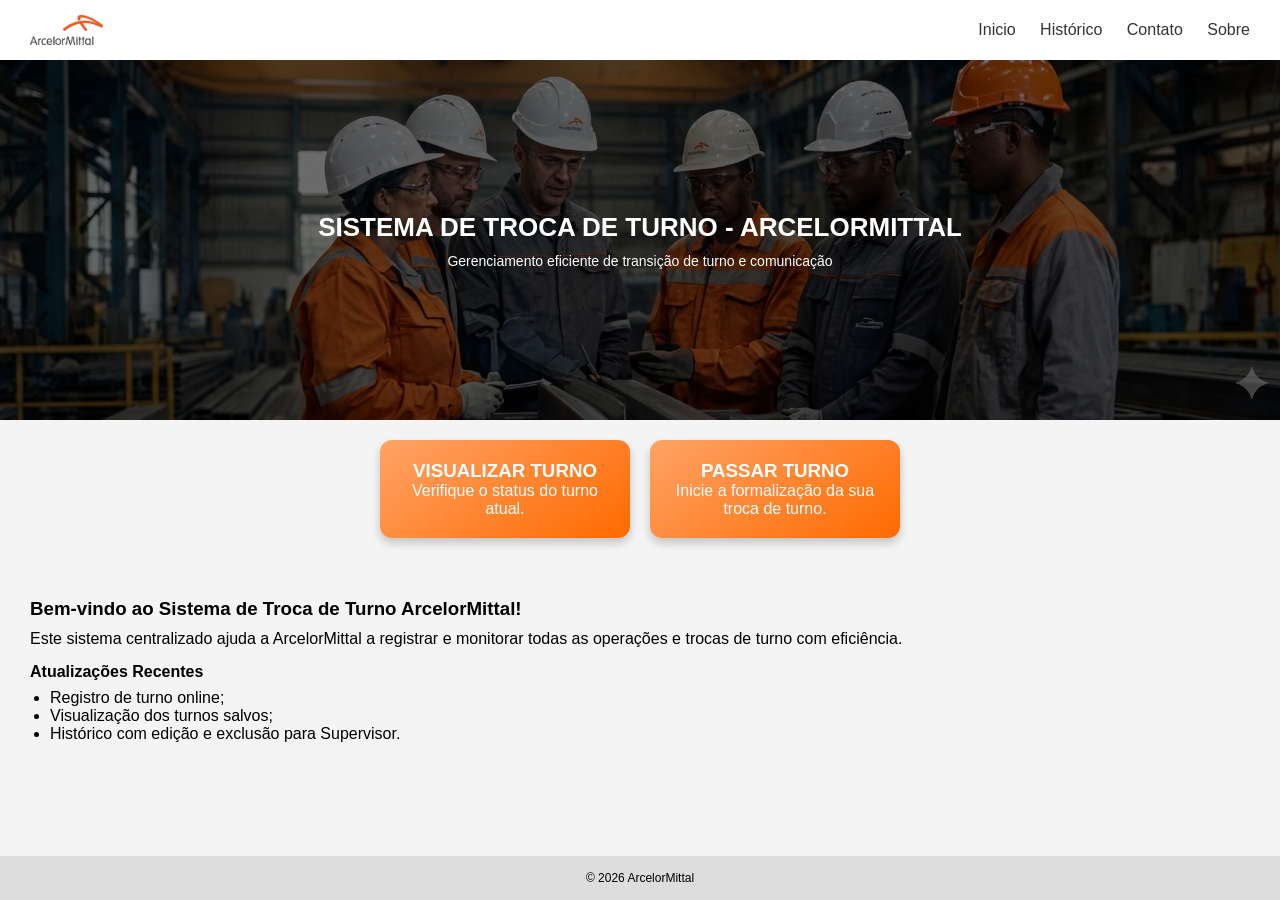
==== index.html @ 15f37ddc "Add files via upload" ====
<!DOCTYPE html>
<html lang="pt-br">
<head>
  <meta charset="UTF-8">
  <meta name="viewport" content="width=device-width, initial-scale=1.0">
  <title>Sistema de Troca de Turno</title>

  <style>
    * {
      margin: 0;
      padding: 0;
      box-sizing: border-box;
      font-family: Arial, sans-serif;
    }

    body {
  background-color: #f4f4f4;
  display: flex;
  flex-direction: column;
  min-height: 100vh;
}

    header {
      display: flex;
      justify-content: space-between;
      align-items: center;
      padding: 15px 30px;
      background: white;
      box-shadow: 0 2px 5px rgba(0,0,0,0.1);
      flex-wrap: wrap;
      gap: 10px;
    }

    nav a {
      margin-left: 20px;
      text-decoration: none;
      color: #333;
      font-weight: 500;
      cursor: pointer;
    }

    .hero {
      background: url('fabrica.png') center/cover no-repeat;
      height: 40vh;
      min-height: 250px;
      display: flex;
      align-items: center;
      justify-content: center;
      text-align: center;
      color: white;
      position: relative;
    }

    .hero::after {
      content: '';
      position: absolute;
      width: 100%;
      height: 100%;
      background: rgba(0,0,0,0.5);
      top: 0;
      left: 0;
    }

    .hero-content {
      position: relative;
      z-index: 1;
      padding: 0 20px;
    }

    .hero h2 {
      font-size: 26px;
      margin-bottom: 10px;
    }

    .hero p {
      font-size: 14px;
    }

    .buttons {
      display: flex;
      justify-content: center;
      gap: 20px;
      margin-top: 20px;
      flex-wrap: wrap;
      padding: 0 15px;
    }

    .card {
      background: linear-gradient(145deg, #ffa366, #ff6a00);
      padding: 20px;
      border-radius: 12px;
      width: 250px;
      color: white;
      box-shadow: 0 5px 10px rgba(0,0,0,0.2);
      cursor: pointer;
      transition: 0.3s;
      text-align: center;
    }

    .card:hover {
      transform: translateY(-5px);
    }

    .content {
  padding: 60px 30px; /* aumentei o espaço */
  flex: 1;
}

    .content h3 {
      margin-bottom: 10px;
    }

    .updates {
      margin-top: 15px;
    }

    .updates ul {
      padding-left: 20px;
      margin-top: 8px;
    }

    footer {
      text-align: center;
      padding: 15px;
      background: #ddd;
      margin-top: 20px;
      font-size: 12px;
    }

    .modal-fundo {
      display: none;
      position: fixed;
      inset: 0;
      background: rgba(0,0,0,0.55);
      z-index: 999;
      align-items: center;
      justify-content: center;
      padding: 20px;
    }

    .modal-box {
      background: white;
      width: 420px;
      max-width: 100%;
      border-radius: 14px;
      padding: 25px;
      box-shadow: 0 10px 30px rgba(0,0,0,0.25);
    }

    .modal-box h3 {
      margin-bottom: 15px;
      text-align: center;
      color: #ff6a00;
      font-size: 24px;
    }

    .modal-box p {
      font-size: 15px;
      line-height: 1.5;
      text-align: center;
      color: #333;
    }

    .modal-box label {
      display: block;
      margin-bottom: 6px;
      font-weight: bold;
      font-size: 14px;
    }

    .modal-box input {
      width: 100%;
      padding: 12px;
      border-radius: 8px;
      border: 2px solid #c9793a;
      outline: none;
      margin-bottom: 12px;
    }

    .modal-actions {
      display: flex;
      gap: 10px;
      margin-top: 10px;
    }

    .modal-btn {
      flex: 1;
      border: none;
      padding: 12px;
      border-radius: 10px;
      cursor: pointer;
      font-weight: bold;
      background: linear-gradient(145deg, #ffb48b, #ef7c35);
      color: #111;
    }

    .fechar-btn {
      background: #ddd;
    }

    .erro-login {
      margin-top: 10px;
      color: red;
      font-size: 14px;
      text-align: center;
      display: none;
    }
  </style>
</head>

<body>

<header>
  <img src="logo.png" height="30" alt="Logo">
  <nav>
    <a href="index.html">Inicio</a>
    <a onclick="abrirLoginHistorico()">Histórico</a>
    <a onclick="abrirContato()">Contato</a>
    <a onclick="abrirSobre()">Sobre</a>
  </nav>
</header>

<section class="hero">
  <div class="hero-content">
    <h2>SISTEMA DE TROCA DE TURNO - ARCELORMITTAL</h2>
    <p>Gerenciamento eficiente de transição de turno e comunicação</p>
  </div>
</section>

<div class="buttons">
  <div class="card" onclick="location.href='visualizar.html'">
    <h3>VISUALIZAR TURNO</h3>
    <p>Verifique o status do turno atual.</p>
  </div>

  <div class="card" onclick="location.href='passar.html'">
    <h3>PASSAR TURNO</h3>
    <p>Inicie a formalização da sua troca de turno.</p>
  </div>
</div>

<section class="content">
  <h3>Bem-vindo ao Sistema de Troca de Turno ArcelorMittal!</h3>
  <p>Este sistema centralizado ajuda a ArcelorMittal a registrar e monitorar todas as operações e trocas de turno com eficiência.</p>

  <div class="updates">
    <h4>Atualizações Recentes</h4>
    <ul>
      <li>Registro de turno online;</li>
      <li>Visualização dos turnos salvos;</li>
      <li>Histórico com edição e exclusão para Supervisor.</li>
    </ul>
  </div>
</section>

<footer>
  © 2026 ArcelorMittal
</footer>

<div class="modal-fundo" id="modalSobre">
  <div class="modal-box">
    <h3>Sobre</h3>
    <p>Este site foi criado para melhorar a eficiência da troca de turno e facilitar a visualização das informações para todos.</p>
    <div class="modal-actions">
      <button class="modal-btn fechar-btn" onclick="fecharModal('modalSobre')">Fechar</button>
    </div>
  </div>
</div>

<div class="modal-fundo" id="modalContato">
  <div class="modal-box">
    <h3>Contato</h3>
    <p>
      vinicius.ap.oliveira@arcelormittal.com<br><br>
      +55 (27) 997281745
    </p>
    <div class="modal-actions">
      <button class="modal-btn fechar-btn" onclick="fecharModal('modalContato')">Fechar</button>
    </div>
  </div>
</div>

<div class="modal-fundo" id="modalHistorico">
  <div class="modal-box">
    <h3>Login do Histórico</h3>

    <label for="usuarioHistorico">Usuário</label>
    <input type="text" id="usuarioHistorico" placeholder="Digite o usuário">

    <label for="senhaHistorico">Senha</label>
    <input type="password" id="senhaHistorico" placeholder="Digite a senha">

    <div class="erro-login" id="erroLogin">Usuário ou senha incorretos.</div>

    <div class="modal-actions">
      <button class="modal-btn" onclick="entrarHistorico()">Entrar</button>
      <button class="modal-btn fechar-btn" onclick="fecharModal('modalHistorico')">Fechar</button>
    </div>
  </div>
</div>

<script>
  function abrirSobre() {
    document.getElementById('modalSobre').style.display = 'flex';
  }

  function abrirContato() {
    document.getElementById('modalContato').style.display = 'flex';
  }

  function abrirLoginHistorico() {
    document.getElementById('modalHistorico').style.display = 'flex';
    document.getElementById('erroLogin').style.display = 'none';
    document.getElementById('usuarioHistorico').value = '';
    document.getElementById('senhaHistorico').value = '';
  }

  function fecharModal(id) {
    document.getElementById(id).style.display = 'none';
  }

  function entrarHistorico() {
    const usuario = document.getElementById('usuarioHistorico').value.trim();
    const senha = document.getElementById('senhaHistorico').value.trim();

    if (usuario === 'Supervisor' && senha === 'Supervisor') {
      window.location.href = 'historico.html';
    } else {
      document.getElementById('erroLogin').style.display = 'block';
    }
  }

  window.onclick = function(event) {
    const modalSobre = document.getElementById('modalSobre');
    const modalContato = document.getElementById('modalContato');
    const modalHistorico = document.getElementById('modalHistorico');

    if (event.target === modalSobre) fecharModal('modalSobre');
    if (event.target === modalContato) fecharModal('modalContato');
    if (event.target === modalHistorico) fecharModal('modalHistorico');
  };
</script>

</body>
</html>
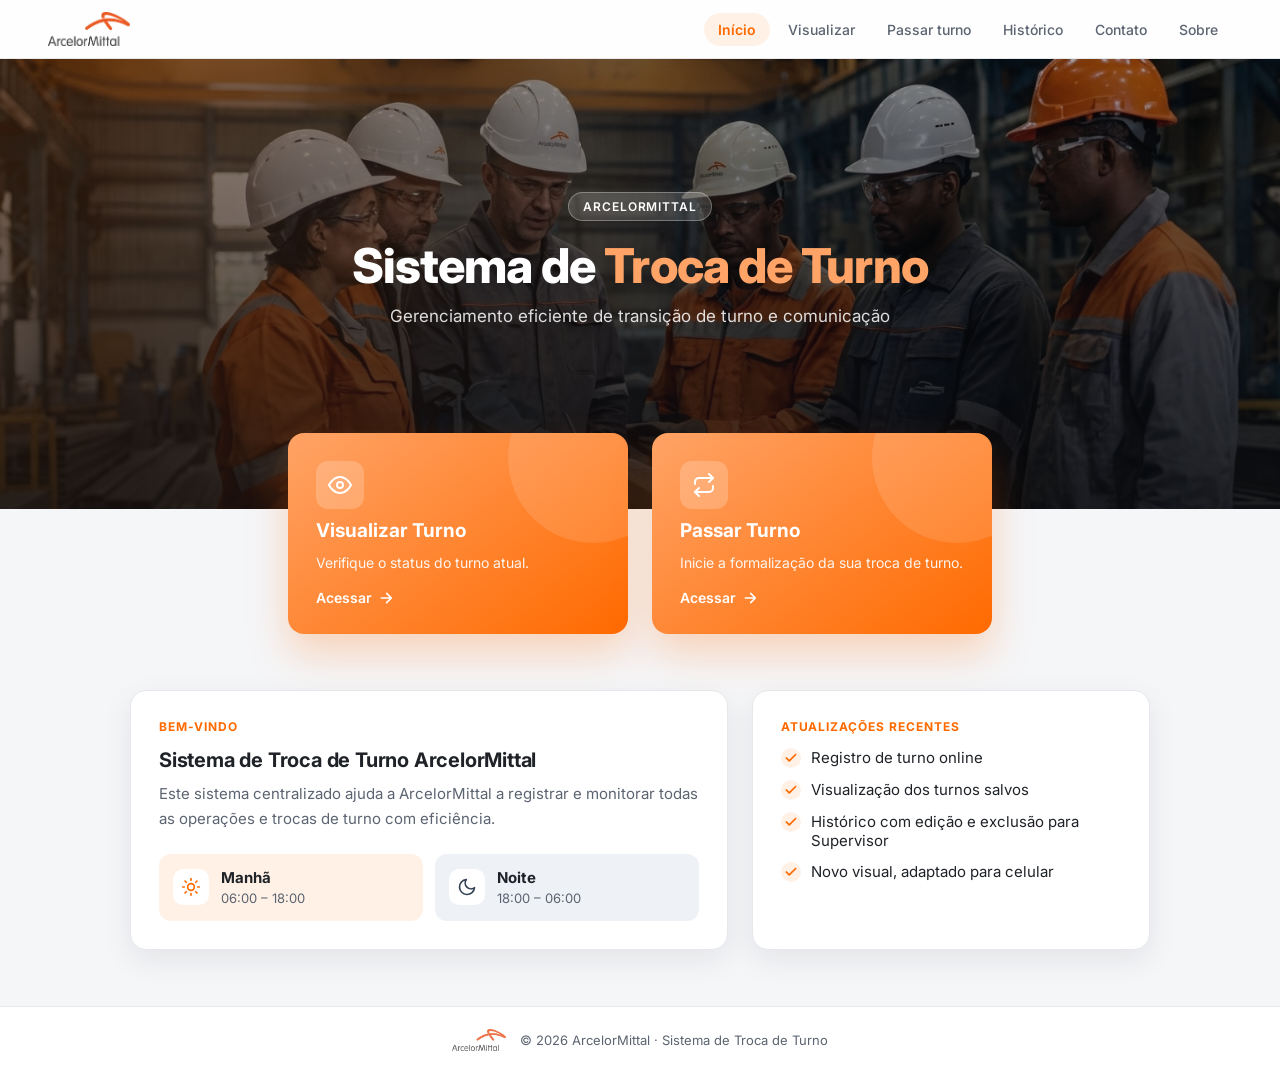
==== commit 56ccc78a: "Novo visual do site" ====
--- a/index.html
+++ b/index.html
@@ -1,345 +1,97 @@
-<!DOCTYPE html>
-<html lang="pt-br">
-<head>
-  <meta charset="UTF-8">
-  <meta name="viewport" content="width=device-width, initial-scale=1.0">
-  <title>Sistema de Troca de Turno</title>
-
-  <style>
-    * {
-      margin: 0;
-      padding: 0;
-      box-sizing: border-box;
-      font-family: Arial, sans-serif;
-    }
-
-    body {
-  background-color: #f4f4f4;
-  display: flex;
-  flex-direction: column;
-  min-height: 100vh;
-}
-
-    header {
-      display: flex;
-      justify-content: space-between;
-      align-items: center;
-      padding: 15px 30px;
-      background: white;
-      box-shadow: 0 2px 5px rgba(0,0,0,0.1);
-      flex-wrap: wrap;
-      gap: 10px;
-    }
-
-    nav a {
-      margin-left: 20px;
-      text-decoration: none;
-      color: #333;
-      font-weight: 500;
-      cursor: pointer;
-    }
-
-    .hero {
-      background: url('fabrica.png') center/cover no-repeat;
-      height: 40vh;
-      min-height: 250px;
-      display: flex;
-      align-items: center;
-      justify-content: center;
-      text-align: center;
-      color: white;
-      position: relative;
-    }
-
-    .hero::after {
-      content: '';
-      position: absolute;
-      width: 100%;
-      height: 100%;
-      background: rgba(0,0,0,0.5);
-      top: 0;
-      left: 0;
-    }
-
-    .hero-content {
-      position: relative;
-      z-index: 1;
-      padding: 0 20px;
-    }
-
-    .hero h2 {
-      font-size: 26px;
-      margin-bottom: 10px;
-    }
-
-    .hero p {
-      font-size: 14px;
-    }
-
-    .buttons {
-      display: flex;
-      justify-content: center;
-      gap: 20px;
-      margin-top: 20px;
-      flex-wrap: wrap;
-      padding: 0 15px;
-    }
-
-    .card {
-      background: linear-gradient(145deg, #ffa366, #ff6a00);
-      padding: 20px;
-      border-radius: 12px;
-      width: 250px;
-      color: white;
-      box-shadow: 0 5px 10px rgba(0,0,0,0.2);
-      cursor: pointer;
-      transition: 0.3s;
-      text-align: center;
-    }
-
-    .card:hover {
-      transform: translateY(-5px);
-    }
-
-    .content {
-  padding: 60px 30px; /* aumentei o espaço */
-  flex: 1;
-}
-
-    .content h3 {
-      margin-bottom: 10px;
-    }
-
-    .updates {
-      margin-top: 15px;
-    }
-
-    .updates ul {
-      padding-left: 20px;
-      margin-top: 8px;
-    }
-
-    footer {
-      text-align: center;
-      padding: 15px;
-      background: #ddd;
-      margin-top: 20px;
-      font-size: 12px;
-    }
-
-    .modal-fundo {
-      display: none;
-      position: fixed;
-      inset: 0;
-      background: rgba(0,0,0,0.55);
-      z-index: 999;
-      align-items: center;
-      justify-content: center;
-      padding: 20px;
-    }
-
-    .modal-box {
-      background: white;
-      width: 420px;
-      max-width: 100%;
-      border-radius: 14px;
-      padding: 25px;
-      box-shadow: 0 10px 30px rgba(0,0,0,0.25);
-    }
-
-    .modal-box h3 {
-      margin-bottom: 15px;
-      text-align: center;
-      color: #ff6a00;
-      font-size: 24px;
-    }
-
-    .modal-box p {
-      font-size: 15px;
-      line-height: 1.5;
-      text-align: center;
-      color: #333;
-    }
-
-    .modal-box label {
-      display: block;
-      margin-bottom: 6px;
-      font-weight: bold;
-      font-size: 14px;
-    }
-
-    .modal-box input {
-      width: 100%;
-      padding: 12px;
-      border-radius: 8px;
-      border: 2px solid #c9793a;
-      outline: none;
-      margin-bottom: 12px;
-    }
-
-    .modal-actions {
-      display: flex;
-      gap: 10px;
-      margin-top: 10px;
-    }
-
-    .modal-btn {
-      flex: 1;
-      border: none;
-      padding: 12px;
-      border-radius: 10px;
-      cursor: pointer;
-      font-weight: bold;
-      background: linear-gradient(145deg, #ffb48b, #ef7c35);
-      color: #111;
-    }
-
-    .fechar-btn {
-      background: #ddd;
-    }
-
-    .erro-login {
-      margin-top: 10px;
-      color: red;
-      font-size: 14px;
-      text-align: center;
-      display: none;
-    }
-  </style>
-</head>
-
-<body>
-
-<header>
-  <img src="logo.png" height="30" alt="Logo">
-  <nav>
-    <a href="index.html">Inicio</a>
-    <a onclick="abrirLoginHistorico()">Histórico</a>
-    <a onclick="abrirContato()">Contato</a>
-    <a onclick="abrirSobre()">Sobre</a>
-  </nav>
-</header>
-
-<section class="hero">
-  <div class="hero-content">
-    <h2>SISTEMA DE TROCA DE TURNO - ARCELORMITTAL</h2>
-    <p>Gerenciamento eficiente de transição de turno e comunicação</p>
-  </div>
-</section>
-
-<div class="buttons">
-  <div class="card" onclick="location.href='visualizar.html'">
-    <h3>VISUALIZAR TURNO</h3>
-    <p>Verifique o status do turno atual.</p>
-  </div>
-
-  <div class="card" onclick="location.href='passar.html'">
-    <h3>PASSAR TURNO</h3>
-    <p>Inicie a formalização da sua troca de turno.</p>
-  </div>
-</div>
-
-<section class="content">
-  <h3>Bem-vindo ao Sistema de Troca de Turno ArcelorMittal!</h3>
-  <p>Este sistema centralizado ajuda a ArcelorMittal a registrar e monitorar todas as operações e trocas de turno com eficiência.</p>
-
-  <div class="updates">
-    <h4>Atualizações Recentes</h4>
-    <ul>
-      <li>Registro de turno online;</li>
-      <li>Visualização dos turnos salvos;</li>
-      <li>Histórico com edição e exclusão para Supervisor.</li>
-    </ul>
-  </div>
-</section>
-
-<footer>
-  © 2026 ArcelorMittal
-</footer>
-
-<div class="modal-fundo" id="modalSobre">
-  <div class="modal-box">
-    <h3>Sobre</h3>
-    <p>Este site foi criado para melhorar a eficiência da troca de turno e facilitar a visualização das informações para todos.</p>
-    <div class="modal-actions">
-      <button class="modal-btn fechar-btn" onclick="fecharModal('modalSobre')">Fechar</button>
-    </div>
-  </div>
-</div>
-
-<div class="modal-fundo" id="modalContato">
-  <div class="modal-box">
-    <h3>Contato</h3>
-    <p>
-      vinicius.ap.oliveira@arcelormittal.com<br><br>
-      +55 (27) 997281745
-    </p>
-    <div class="modal-actions">
-      <button class="modal-btn fechar-btn" onclick="fecharModal('modalContato')">Fechar</button>
-    </div>
-  </div>
-</div>
-
-<div class="modal-fundo" id="modalHistorico">
-  <div class="modal-box">
-    <h3>Login do Histórico</h3>
-
-    <label for="usuarioHistorico">Usuário</label>
-    <input type="text" id="usuarioHistorico" placeholder="Digite o usuário">
-
-    <label for="senhaHistorico">Senha</label>
-    <input type="password" id="senhaHistorico" placeholder="Digite a senha">
-
-    <div class="erro-login" id="erroLogin">Usuário ou senha incorretos.</div>
-
-    <div class="modal-actions">
-      <button class="modal-btn" onclick="entrarHistorico()">Entrar</button>
-      <button class="modal-btn fechar-btn" onclick="fecharModal('modalHistorico')">Fechar</button>
-    </div>
-  </div>
-</div>
-
-<script>
-  function abrirSobre() {
-    document.getElementById('modalSobre').style.display = 'flex';
-  }
-
-  function abrirContato() {
-    document.getElementById('modalContato').style.display = 'flex';
-  }
-
-  function abrirLoginHistorico() {
-    document.getElementById('modalHistorico').style.display = 'flex';
-    document.getElementById('erroLogin').style.display = 'none';
-    document.getElementById('usuarioHistorico').value = '';
-    document.getElementById('senhaHistorico').value = '';
-  }
-
-  function fecharModal(id) {
-    document.getElementById(id).style.display = 'none';
-  }
-
-  function entrarHistorico() {
-    const usuario = document.getElementById('usuarioHistorico').value.trim();
-    const senha = document.getElementById('senhaHistorico').value.trim();
-
-    if (usuario === 'Supervisor' && senha === 'Supervisor') {
-      window.location.href = 'historico.html';
-    } else {
-      document.getElementById('erroLogin').style.display = 'block';
-    }
-  }
-
-  window.onclick = function(event) {
-    const modalSobre = document.getElementById('modalSobre');
-    const modalContato = document.getElementById('modalContato');
-    const modalHistorico = document.getElementById('modalHistorico');
-
-    if (event.target === modalSobre) fecharModal('modalSobre');
-    if (event.target === modalContato) fecharModal('modalContato');
-    if (event.target === modalHistorico) fecharModal('modalHistorico');
-  };
-</script>
-
-</body>
-</html>+<!DOCTYPE html>
+<html lang="pt-br">
+<head>
+  <meta charset="UTF-8">
+  <meta name="viewport" content="width=device-width, initial-scale=1.0">
+  <title>Sistema de Troca de Turno · ArcelorMittal</title>
+  <link rel="icon" href="logo.png">
+  <link rel="preconnect" href="https://fonts.googleapis.com">
+  <link rel="preconnect" href="https://fonts.gstatic.com" crossorigin>
+  <link href="https://fonts.googleapis.com/css2?family=Inter:wght@400;500;600;700;800&display=swap" rel="stylesheet">
+  <link rel="stylesheet" href="style.css">
+</head>
+<body>
+
+<header class="topo">
+  <a href="index.html" class="topo-logo"><img src="logo.png" alt="ArcelorMittal"></a>
+  <nav class="topo-nav">
+    <a href="index.html" class="ativo">Início</a>
+    <a href="visualizar.html">Visualizar</a>
+    <a href="passar.html">Passar turno</a>
+    <button type="button" onclick="abrirLoginHistorico()">Histórico</button>
+    <button type="button" onclick="abrirModal('modalContato')">Contato</button>
+    <button type="button" onclick="abrirModal('modalSobre')">Sobre</button>
+  </nav>
+</header>
+
+<main>
+  <section class="hero">
+    <div class="hero-content">
+      <span class="selo">ArcelorMittal</span>
+      <h1>Sistema de <span>Troca de Turno</span></h1>
+      <p>Gerenciamento eficiente de transição de turno e comunicação</p>
+    </div>
+  </section>
+
+  <div class="acoes-inicio">
+    <a class="card-acao" href="visualizar.html">
+      <div class="card-icone">
+        <svg viewBox="0 0 24 24" fill="none" stroke="currentColor" stroke-width="2" stroke-linecap="round" stroke-linejoin="round"><path d="M1 12s4-8 11-8 11 8 11 8-4 8-11 8-11-8-11-8z"/><circle cx="12" cy="12" r="3"/></svg>
+      </div>
+      <h3>Visualizar Turno</h3>
+      <p>Verifique o status do turno atual.</p>
+      <span class="seta">Acessar
+        <svg viewBox="0 0 24 24" fill="none" stroke="currentColor" stroke-width="2.5" stroke-linecap="round" stroke-linejoin="round"><path d="M5 12h14M13 5l7 7-7 7"/></svg>
+      </span>
+    </a>
+
+    <a class="card-acao" href="passar.html">
+      <div class="card-icone">
+        <svg viewBox="0 0 24 24" fill="none" stroke="currentColor" stroke-width="2" stroke-linecap="round" stroke-linejoin="round"><path d="M17 1l4 4-4 4"/><path d="M3 11V9a4 4 0 0 1 4-4h14"/><path d="M7 23l-4-4 4-4"/><path d="M21 13v2a4 4 0 0 1-4 4H3"/></svg>
+      </div>
+      <h3>Passar Turno</h3>
+      <p>Inicie a formalização da sua troca de turno.</p>
+      <span class="seta">Acessar
+        <svg viewBox="0 0 24 24" fill="none" stroke="currentColor" stroke-width="2.5" stroke-linecap="round" stroke-linejoin="round"><path d="M5 12h14M13 5l7 7-7 7"/></svg>
+      </span>
+    </a>
+  </div>
+
+  <div class="conteudo-inicio">
+    <section class="painel">
+      <div class="sobretitulo">Bem-vindo</div>
+      <h2>Sistema de Troca de Turno ArcelorMittal</h2>
+      <p>Este sistema centralizado ajuda a ArcelorMittal a registrar e monitorar todas as operações e trocas de turno com eficiência.</p>
+
+      <div class="horarios">
+        <div class="horario">
+          <svg viewBox="0 0 24 24" fill="none" stroke="currentColor" stroke-width="2" stroke-linecap="round"><circle cx="12" cy="12" r="4"/><path d="M12 2v2M12 20v2M4.93 4.93l1.41 1.41M17.66 17.66l1.41 1.41M2 12h2M20 12h2M4.93 19.07l1.41-1.41M17.66 6.34l1.41-1.41"/></svg>
+          <div><strong>Manhã</strong><span>06:00 – 18:00</span></div>
+        </div>
+        <div class="horario noite">
+          <svg viewBox="0 0 24 24" fill="none" stroke="currentColor" stroke-width="2" stroke-linecap="round" stroke-linejoin="round"><path d="M21 12.79A9 9 0 1 1 11.21 3 7 7 0 0 0 21 12.79z"/></svg>
+          <div><strong>Noite</strong><span>18:00 – 06:00</span></div>
+        </div>
+      </div>
+    </section>
+
+    <section class="painel">
+      <div class="sobretitulo">Atualizações recentes</div>
+      <ul class="lista-check">
+        <li><svg viewBox="0 0 24 24" fill="none" stroke="currentColor" stroke-width="3" stroke-linecap="round" stroke-linejoin="round"><path d="M20 6L9 17l-5-5"/></svg>Registro de turno online</li>
+        <li><svg viewBox="0 0 24 24" fill="none" stroke="currentColor" stroke-width="3" stroke-linecap="round" stroke-linejoin="round"><path d="M20 6L9 17l-5-5"/></svg>Visualização dos turnos salvos</li>
+        <li><svg viewBox="0 0 24 24" fill="none" stroke="currentColor" stroke-width="3" stroke-linecap="round" stroke-linejoin="round"><path d="M20 6L9 17l-5-5"/></svg>Histórico com edição e exclusão para Supervisor</li>
+        <li><svg viewBox="0 0 24 24" fill="none" stroke="currentColor" stroke-width="3" stroke-linecap="round" stroke-linejoin="round"><path d="M20 6L9 17l-5-5"/></svg>Novo visual, adaptado para celular</li>
+      </ul>
+    </section>
+  </div>
+</main>
+
+<footer class="rodape">
+  <img src="logo.png" alt="ArcelorMittal">
+  <span>© <span data-ano>2026</span> ArcelorMittal · Sistema de Troca de Turno</span>
+</footer>
+
+<script src="ui.js"></script>
+</body>
+</html>
--- a/style.css
+++ b/style.css
@@ -0,0 +1,992 @@
+/* =========================================================
+   Sistema de Troca de Turno — estilo compartilhado
+   ========================================================= */
+
+:root {
+  --laranja: #ff6a00;
+  --laranja-claro: #ffa366;
+  --laranja-escuro: #d95f0e;
+  --laranja-suave: #fff1e6;
+  --texto: #1f2328;
+  --texto-suave: #5b6470;
+  --fundo: #f5f6f8;
+  --branco: #ffffff;
+  --borda: #e6e8eb;
+  --verde: #12b76a;
+  --verde-suave: #ecfdf3;
+  --vermelho: #d92d20;
+  --vermelho-suave: #fef3f2;
+  --noite: #344054;
+  --noite-suave: #eef1f6;
+  --raio: 16px;
+  --sombra: 0 10px 30px rgba(16, 24, 40, 0.08);
+  --sombra-laranja: 0 20px 40px rgba(255, 106, 0, 0.25);
+  --gradiente: linear-gradient(145deg, var(--laranja-claro), var(--laranja));
+}
+
+* { margin: 0; padding: 0; box-sizing: border-box; }
+
+html { scroll-behavior: smooth; }
+
+body {
+  font-family: 'Inter', Arial, sans-serif;
+  background: var(--fundo);
+  color: var(--texto);
+  display: flex;
+  flex-direction: column;
+  min-height: 100vh;
+  -webkit-font-smoothing: antialiased;
+}
+
+body.sem-scroll { overflow: hidden; }
+main { flex: 1; }
+button, input, select, textarea { font: inherit; }
+.centro { text-align: center; }
+
+/* ---------- Header ---------- */
+.topo {
+  position: sticky;
+  top: 0;
+  z-index: 100;
+  display: flex;
+  justify-content: space-between;
+  align-items: center;
+  gap: 12px;
+  padding: 12px clamp(16px, 4vw, 48px);
+  background: rgba(255, 255, 255, 0.88);
+  backdrop-filter: blur(12px);
+  -webkit-backdrop-filter: blur(12px);
+  border-bottom: 1px solid var(--borda);
+}
+
+.topo-logo img { height: 34px; display: block; }
+
+.topo-nav { display: flex; gap: 4px; }
+
+.topo-nav a,
+.topo-nav button {
+  font-size: 14px;
+  font-weight: 500;
+  color: var(--texto-suave);
+  background: none;
+  border: none;
+  text-decoration: none;
+  padding: 8px 14px;
+  border-radius: 999px;
+  cursor: pointer;
+  white-space: nowrap;
+  transition: background 0.2s, color 0.2s;
+}
+
+.topo-nav a:hover,
+.topo-nav button:hover,
+.topo-nav a:focus-visible,
+.topo-nav button:focus-visible {
+  background: var(--laranja-suave);
+  color: var(--laranja);
+  outline: none;
+}
+
+.topo-nav .ativo { color: var(--laranja); font-weight: 600; background: var(--laranja-suave); }
+
+/* ---------- Hero (início) ---------- */
+.hero {
+  position: relative;
+  background: url('fabrica.png') center 28% / cover no-repeat;
+  min-height: 50vh;
+  display: flex;
+  align-items: center;
+  justify-content: center;
+  text-align: center;
+  color: #fff;
+  padding: 70px 20px 120px;
+}
+
+.hero::after,
+.page-hero::after {
+  content: '';
+  position: absolute;
+  inset: 0;
+  background:
+    linear-gradient(180deg, rgba(10, 12, 16, 0.35) 0%, rgba(10, 12, 16, 0.78) 100%),
+    linear-gradient(90deg, rgba(255, 106, 0, 0.28), transparent 60%);
+}
+
+.hero-content,
+.page-hero-content {
+  position: relative;
+  z-index: 1;
+  max-width: 780px;
+  animation: subir 0.7s ease both;
+}
+
+.selo {
+  display: inline-block;
+  font-size: 12px;
+  font-weight: 600;
+  letter-spacing: 0.08em;
+  text-transform: uppercase;
+  padding: 6px 14px;
+  border-radius: 999px;
+  background: rgba(255, 255, 255, 0.15);
+  border: 1px solid rgba(255, 255, 255, 0.3);
+  backdrop-filter: blur(6px);
+  margin-bottom: 18px;
+}
+
+.hero h1 {
+  font-size: clamp(28px, 5vw, 48px);
+  font-weight: 800;
+  line-height: 1.12;
+  letter-spacing: -0.02em;
+  margin-bottom: 14px;
+}
+
+.hero h1 span,
+.page-hero h1 span { color: var(--laranja-claro); }
+
+.hero p { font-size: clamp(14px, 1.8vw, 17px); color: rgba(255, 255, 255, 0.85); }
+
+/* ---------- Banner das páginas internas ---------- */
+.page-hero {
+  position: relative;
+  background: url('fabrica.png') center 30% / cover no-repeat;
+  color: #fff;
+  text-align: center;
+  padding: 52px 20px 116px;
+  display: flex;
+  justify-content: center;
+}
+
+.migalha {
+  display: inline-flex;
+  gap: 8px;
+  font-size: 13px;
+  color: rgba(255, 255, 255, 0.75);
+  margin-bottom: 12px;
+}
+
+.migalha a { color: rgba(255, 255, 255, 0.9); text-decoration: none; }
+.migalha a:hover { color: #fff; text-decoration: underline; }
+
+.page-hero h1 {
+  font-size: clamp(24px, 4vw, 38px);
+  font-weight: 800;
+  letter-spacing: -0.02em;
+  margin-bottom: 8px;
+}
+
+.page-hero p { color: rgba(255, 255, 255, 0.85); font-size: 15px; }
+
+.page-body {
+  position: relative;
+  z-index: 2;
+  width: 100%;
+  max-width: 1160px;
+  margin: -76px auto 0;
+  padding: 0 20px 56px;
+  display: flex;
+  flex-direction: column;
+  gap: 24px;
+}
+
+.page-body.estreito { max-width: 860px; }
+
+/* ---------- Cards de ação (início) ---------- */
+.acoes-inicio {
+  position: relative;
+  z-index: 2;
+  display: grid;
+  grid-template-columns: repeat(auto-fit, minmax(260px, 340px));
+  justify-content: center;
+  gap: 24px;
+  margin-top: -76px;
+  padding: 0 20px;
+}
+
+.card-acao {
+  position: relative;
+  overflow: hidden;
+  display: flex;
+  flex-direction: column;
+  gap: 10px;
+  text-decoration: none;
+  color: #fff;
+  background: var(--gradiente);
+  padding: 28px;
+  border-radius: var(--raio);
+  box-shadow: var(--sombra-laranja);
+  transition: transform 0.25s ease, box-shadow 0.25s ease;
+  animation: subir 0.7s ease both 0.15s;
+}
+
+.card-acao + .card-acao { animation-delay: 0.25s; }
+
+.card-acao::before {
+  content: '';
+  position: absolute;
+  width: 170px;
+  height: 170px;
+  border-radius: 50%;
+  background: rgba(255, 255, 255, 0.12);
+  top: -60px;
+  right: -50px;
+  transition: transform 0.4s ease;
+}
+
+.card-acao:hover,
+.card-acao:focus-visible {
+  transform: translateY(-6px);
+  box-shadow: 0 26px 50px rgba(255, 106, 0, 0.35);
+  outline: none;
+}
+
+.card-acao:hover::before { transform: scale(1.3); }
+
+.card-icone {
+  width: 48px;
+  height: 48px;
+  border-radius: 12px;
+  background: rgba(255, 255, 255, 0.2);
+  display: grid;
+  place-items: center;
+}
+
+.card-icone svg { width: 24px; height: 24px; }
+.card-acao h3 { font-size: 19px; font-weight: 700; }
+.card-acao p { font-size: 14px; line-height: 1.5; color: rgba(255, 255, 255, 0.92); }
+
+.seta {
+  margin-top: 6px;
+  font-size: 14px;
+  font-weight: 600;
+  display: flex;
+  align-items: center;
+  gap: 6px;
+}
+
+.seta svg { width: 16px; height: 16px; transition: transform 0.25s; }
+.card-acao:hover .seta svg { transform: translateX(4px); }
+
+/* ---------- Painéis ---------- */
+.painel {
+  background: var(--branco);
+  border: 1px solid var(--borda);
+  border-radius: var(--raio);
+  padding: 28px;
+  box-shadow: var(--sombra);
+}
+
+.painel h2 {
+  font-size: 20px;
+  font-weight: 700;
+  letter-spacing: -0.01em;
+  margin-bottom: 10px;
+}
+
+.painel > p { color: var(--texto-suave); line-height: 1.65; font-size: 15px; }
+
+.sobretitulo {
+  font-size: 12px;
+  font-weight: 700;
+  text-transform: uppercase;
+  letter-spacing: 0.08em;
+  color: var(--laranja);
+  margin-bottom: 14px;
+}
+
+.conteudo-inicio {
+  width: 100%;
+  max-width: 1060px;
+  margin: 0 auto;
+  padding: 56px 20px;
+  display: grid;
+  grid-template-columns: 1.5fr 1fr;
+  gap: 24px;
+}
+
+.horarios {
+  display: grid;
+  grid-template-columns: 1fr 1fr;
+  gap: 12px;
+  margin-top: 22px;
+}
+
+.horario {
+  display: flex;
+  align-items: center;
+  gap: 12px;
+  padding: 14px;
+  border-radius: 12px;
+  background: var(--laranja-suave);
+}
+
+.horario.noite { background: var(--noite-suave); }
+
+.horario svg {
+  width: 36px;
+  height: 36px;
+  padding: 8px;
+  border-radius: 10px;
+  background: #fff;
+  color: var(--laranja);
+  flex-shrink: 0;
+}
+
+.horario.noite svg { color: var(--noite); }
+.horario strong { display: block; font-size: 15px; }
+.horario span { font-size: 13px; color: var(--texto-suave); }
+
+.lista-check { list-style: none; display: flex; flex-direction: column; gap: 12px; }
+
+.lista-check li { display: flex; gap: 10px; align-items: flex-start; font-size: 15px; }
+
+.lista-check svg {
+  flex-shrink: 0;
+  width: 20px;
+  height: 20px;
+  padding: 3px;
+  border-radius: 50%;
+  color: var(--laranja);
+  background: var(--laranja-suave);
+}
+
+/* ---------- Botões ---------- */
+.btn {
+  display: inline-flex;
+  align-items: center;
+  justify-content: center;
+  gap: 8px;
+  border: none;
+  padding: 12px 20px;
+  border-radius: 10px;
+  cursor: pointer;
+  font-weight: 600;
+  font-size: 15px;
+  text-decoration: none;
+  color: #fff;
+  background: var(--gradiente);
+  box-shadow: 0 6px 14px rgba(255, 106, 0, 0.22);
+  transition: filter 0.2s, transform 0.1s, box-shadow 0.2s;
+}
+
+.btn:hover { filter: brightness(1.05); box-shadow: 0 10px 20px rgba(255, 106, 0, 0.3); }
+.btn:active { transform: scale(0.98); }
+.btn:focus-visible { outline: 3px solid rgba(255, 106, 0, 0.35); outline-offset: 2px; }
+
+.btn svg { width: 18px; height: 18px; }
+
+.btn-sec {
+  background: #eef0f2;
+  color: var(--texto);
+  box-shadow: none;
+}
+
+.btn-sec:hover { background: #e4e7ea; box-shadow: none; }
+
+.btn-grande { width: 100%; padding: 16px; font-size: 16px; }
+
+.btn.carregando { pointer-events: none; opacity: 0.85; }
+
+.btn.carregando::before,
+.spinner {
+  content: '';
+  display: inline-block;
+  width: 16px;
+  height: 16px;
+  border: 2px solid rgba(255, 255, 255, 0.5);
+  border-top-color: #fff;
+  border-radius: 50%;
+  animation: girar 0.7s linear infinite;
+}
+
+.spinner {
+  border-color: var(--laranja-suave);
+  border-top-color: var(--laranja);
+  vertical-align: middle;
+  margin-right: 8px;
+}
+
+.btn-sm {
+  border: 1px solid var(--borda);
+  background: #fff;
+  color: var(--texto);
+  padding: 7px 12px;
+  border-radius: 8px;
+  cursor: pointer;
+  font-size: 13px;
+  font-weight: 600;
+  transition: background 0.2s, border-color 0.2s, color 0.2s;
+}
+
+.btn-sm:hover { border-color: var(--laranja-claro); color: var(--laranja-escuro); background: var(--laranja-suave); }
+.btn-sm.laranja { background: var(--laranja-suave); border-color: #ffd2b3; color: var(--laranja-escuro); }
+.btn-sm.vermelho { background: var(--vermelho-suave); border-color: #fecdca; color: var(--vermelho); }
+.btn-sm.vermelho:hover { background: #fee4e2; }
+
+.btn-x {
+  width: 36px;
+  height: 36px;
+  border: none;
+  border-radius: 50%;
+  background: #f2f4f7;
+  color: var(--texto-suave);
+  cursor: pointer;
+  display: grid;
+  place-items: center;
+  flex-shrink: 0;
+  transition: background 0.2s;
+}
+
+.btn-x:hover { background: #e4e7ea; color: var(--texto); }
+.btn-x svg { width: 18px; height: 18px; }
+
+.link-op {
+  background: none;
+  border: none;
+  color: var(--laranja-escuro);
+  font-weight: 700;
+  cursor: pointer;
+  text-decoration: underline;
+  text-decoration-color: rgba(217, 95, 14, 0.35);
+  text-underline-offset: 3px;
+}
+
+.link-op:hover { text-decoration-color: currentColor; }
+
+/* ---------- Formulários ---------- */
+.grade { display: grid; grid-template-columns: 1fr 1fr; gap: 16px; }
+.grade-4 { display: grid; grid-template-columns: 1.4fr 1fr 1fr 1fr auto; gap: 14px; align-items: end; }
+.inteiro { grid-column: 1 / -1; }
+.grade-busca { display: grid; grid-template-columns: 1fr auto auto; gap: 12px; align-items: end; }
+
+.campo { display: flex; flex-direction: column; gap: 6px; }
+
+.rotulo { font-size: 14px; font-weight: 600; color: var(--texto); }
+.rotulo small { font-weight: 400; color: var(--texto-suave); }
+
+.campo input,
+.campo select,
+.campo textarea,
+.modal-box input {
+  width: 100%;
+  font-size: 15px;
+  padding: 12px 14px;
+  border-radius: 10px;
+  border: 1.5px solid var(--borda);
+  background: #fafbfc;
+  color: var(--texto);
+  outline: none;
+  transition: border-color 0.2s, box-shadow 0.2s, background 0.2s;
+}
+
+.campo input:focus,
+.campo select:focus,
+.campo textarea:focus,
+.modal-box input:focus {
+  border-color: var(--laranja);
+  background: #fff;
+  box-shadow: 0 0 0 4px rgba(255, 106, 0, 0.15);
+}
+
+.campo textarea { resize: vertical; min-height: 120px; line-height: 1.5; }
+
+.contador { font-size: 12px; color: var(--texto-suave); text-align: right; }
+
+.busca { position: relative; }
+.busca svg {
+  position: absolute;
+  left: 14px;
+  top: 50%;
+  transform: translateY(-50%);
+  width: 18px;
+  height: 18px;
+  color: var(--texto-suave);
+  pointer-events: none;
+}
+.busca input { padding-left: 42px !important; }
+
+/* Seletor em pílulas (turno / letra) */
+.segmentado { display: flex; gap: 8px; flex-wrap: wrap; }
+
+.segmentado input { position: absolute; opacity: 0; width: 1px; height: 1px; }
+
+.segmentado label {
+  flex: 1;
+  min-width: 64px;
+  display: flex;
+  align-items: center;
+  justify-content: center;
+  gap: 8px;
+  padding: 11px 14px;
+  border: 1.5px solid var(--borda);
+  border-radius: 10px;
+  background: #fafbfc;
+  color: var(--texto-suave);
+  font-size: 14px;
+  font-weight: 600;
+  cursor: pointer;
+  transition: all 0.2s;
+}
+
+.segmentado label small { font-weight: 400; font-size: 12px; }
+.segmentado label svg { width: 18px; height: 18px; }
+.segmentado label:hover { border-color: var(--laranja-claro); }
+
+.segmentado input:checked + label {
+  border-color: var(--laranja);
+  background: var(--laranja-suave);
+  color: var(--laranja-escuro);
+}
+
+.segmentado input:focus-visible + label { box-shadow: 0 0 0 4px rgba(255, 106, 0, 0.15); }
+
+/* Seções numeradas do formulário */
+.secao + .secao { margin-top: 28px; padding-top: 28px; border-top: 1px solid var(--borda); }
+
+.secao-titulo {
+  display: flex;
+  align-items: center;
+  gap: 12px;
+  margin-bottom: 18px;
+  font-size: 16px;
+  font-weight: 700;
+}
+
+.secao-titulo span {
+  width: 28px;
+  height: 28px;
+  border-radius: 50%;
+  display: grid;
+  place-items: center;
+  font-size: 13px;
+  color: #fff;
+  background: var(--gradiente);
+}
+
+/* Upload de foto */
+.dropzone {
+  border: 2px dashed #f5c3a0;
+  border-radius: var(--raio);
+  background: var(--laranja-suave);
+  padding: 30px 20px;
+  text-align: center;
+  cursor: pointer;
+  transition: background 0.2s, border-color 0.2s;
+}
+
+.dropzone:hover,
+.dropzone:focus-visible,
+.dropzone.arrastando { border-color: var(--laranja); background: #ffe6d3; outline: none; }
+
+.dropzone svg {
+  width: 44px;
+  height: 44px;
+  padding: 10px;
+  border-radius: 12px;
+  background: #fff;
+  color: var(--laranja);
+  margin-bottom: 10px;
+}
+
+.dropzone strong { display: block; font-size: 15px; margin-bottom: 4px; }
+.dropzone span { font-size: 13px; color: var(--texto-suave); }
+
+.preview {
+  display: none;
+  align-items: center;
+  gap: 16px;
+  padding: 12px;
+  border: 1px solid var(--borda);
+  border-radius: var(--raio);
+  background: #fafbfc;
+}
+
+.preview.visivel { display: flex; }
+
+.preview img {
+  width: 120px;
+  height: 90px;
+  object-fit: cover;
+  border-radius: 10px;
+}
+
+.preview-info { flex: 1; min-width: 0; }
+.preview-info strong { display: block; font-size: 14px; overflow: hidden; text-overflow: ellipsis; white-space: nowrap; }
+.preview-info span { font-size: 13px; color: var(--texto-suave); }
+
+.form-rodape { display: flex; gap: 12px; margin-top: 28px; }
+.form-rodape .btn-grande { flex: 1; }
+.form-rodape .btn-sec { flex: 0 0 auto; padding: 16px 22px; }
+
+/* ---------- Barra de status (histórico) ---------- */
+.status {
+  display: flex;
+  justify-content: space-between;
+  align-items: center;
+  gap: 16px;
+  flex-wrap: wrap;
+  padding: 20px 24px;
+}
+
+.status-info { display: flex; align-items: center; gap: 14px; }
+
+.status-icone {
+  width: 44px;
+  height: 44px;
+  border-radius: 12px;
+  display: grid;
+  place-items: center;
+  background: var(--noite-suave);
+  color: var(--noite);
+  flex-shrink: 0;
+}
+
+.status-icone svg { width: 22px; height: 22px; }
+
+.status.logado .status-icone { background: var(--verde-suave); color: var(--verde); }
+
+.status-info strong { display: block; font-size: 15px; }
+.status-info span { font-size: 13px; color: var(--texto-suave); }
+
+/* ---------- Tabelas ---------- */
+.tabela-card {
+  background: #fff;
+  border: 1px solid var(--borda);
+  border-radius: var(--raio);
+  box-shadow: var(--sombra);
+  overflow: hidden;
+}
+
+.tabela-topo {
+  display: flex;
+  justify-content: space-between;
+  align-items: center;
+  gap: 12px;
+  flex-wrap: wrap;
+  padding: 18px 24px;
+  border-bottom: 1px solid var(--borda);
+}
+
+.tabela-topo h2 { font-size: 17px; font-weight: 700; }
+
+.contagem {
+  font-size: 13px;
+  font-weight: 600;
+  color: var(--laranja-escuro);
+  background: var(--laranja-suave);
+  padding: 4px 12px;
+  border-radius: 999px;
+}
+
+.tabela-scroll { overflow-x: auto; }
+
+table { width: 100%; border-collapse: collapse; font-size: 14px; }
+
+th {
+  background: #fafbfc;
+  text-align: left;
+  font-size: 12px;
+  font-weight: 600;
+  text-transform: uppercase;
+  letter-spacing: 0.05em;
+  color: var(--texto-suave);
+  padding: 12px 16px;
+  border-bottom: 1px solid var(--borda);
+  white-space: nowrap;
+}
+
+td { padding: 14px 16px; border-bottom: 1px solid var(--borda); vertical-align: middle; }
+
+tbody tr { transition: background 0.15s; }
+tbody tr:hover { background: #fffaf5; }
+tbody tr:last-child td { border-bottom: none; }
+
+.td-vazio { text-align: center; color: var(--texto-suave); padding: 44px 16px !important; }
+.td-forte { font-weight: 600; }
+.td-suave { color: var(--texto-suave); font-size: 13px; white-space: nowrap; }
+
+.acoes { display: flex; gap: 6px; flex-wrap: wrap; }
+
+/* Chip de turno */
+.chip {
+  display: inline-flex;
+  align-items: center;
+  gap: 8px;
+  padding: 4px 12px 4px 4px;
+  border-radius: 999px;
+  font-size: 13px;
+  font-weight: 600;
+  white-space: nowrap;
+  background: var(--laranja-suave);
+  color: var(--laranja-escuro);
+}
+
+.chip-letra {
+  width: 22px;
+  height: 22px;
+  border-radius: 50%;
+  display: grid;
+  place-items: center;
+  font-size: 12px;
+  color: #fff;
+  background: var(--laranja);
+}
+
+.chip.noite { background: var(--noite-suave); color: var(--noite); }
+.chip.noite .chip-letra { background: var(--noite); }
+
+/* ---------- Modais ---------- */
+.modal-fundo {
+  position: fixed;
+  inset: 0;
+  z-index: 999;
+  display: flex;
+  align-items: center;
+  justify-content: center;
+  padding: 20px;
+  background: rgba(10, 12, 16, 0.55);
+  backdrop-filter: blur(4px);
+  -webkit-backdrop-filter: blur(4px);
+  visibility: hidden;
+  opacity: 0;
+  transition: opacity 0.25s, visibility 0.25s;
+}
+
+.modal-fundo.aberto { visibility: visible; opacity: 1; }
+
+.modal-box {
+  width: 440px;
+  max-width: 100%;
+  max-height: 90vh;
+  overflow-y: auto;
+  background: #fff;
+  border-radius: 20px;
+  padding: 28px;
+  box-shadow: 0 30px 60px rgba(0, 0, 0, 0.25);
+  transform: translateY(16px) scale(0.98);
+  transition: transform 0.25s ease;
+}
+
+.modal-box.largo { width: 880px; }
+.modal-fundo.aberto .modal-box { transform: none; }
+
+.modal-cabecalho {
+  display: flex;
+  justify-content: space-between;
+  align-items: center;
+  gap: 12px;
+  margin-bottom: 20px;
+}
+
+.modal-cabecalho h3 { font-size: 20px; font-weight: 700; color: var(--texto); }
+.modal-cabecalho h3 span { color: var(--laranja); }
+
+.modal-logo { display: block; height: 52px; margin: 4px auto 18px; }
+
+.modal-titulo { text-align: center; font-size: 20px; font-weight: 700; margin-bottom: 4px; }
+.modal-texto { text-align: center; color: var(--texto-suave); font-size: 15px; line-height: 1.6; margin-bottom: 18px; }
+
+.modal-box .campo { margin-bottom: 14px; }
+
+.modal-acoes { display: flex; gap: 10px; margin-top: 18px; }
+.modal-acoes .btn { flex: 1; }
+
+.erro-login {
+  display: none;
+  color: var(--vermelho);
+  background: var(--vermelho-suave);
+  border-radius: 8px;
+  padding: 10px;
+  font-size: 14px;
+  text-align: center;
+}
+
+.erro-login.visivel { display: block; animation: tremer 0.35s; }
+
+.contato-item {
+  display: flex;
+  align-items: center;
+  gap: 12px;
+  padding: 14px;
+  border: 1px solid var(--borda);
+  border-radius: 12px;
+  margin-bottom: 10px;
+  color: var(--texto);
+  text-decoration: none;
+  font-size: 14px;
+  word-break: break-all;
+  transition: border-color 0.2s, background 0.2s;
+}
+
+.contato-item:hover { border-color: var(--laranja-claro); background: var(--laranja-suave); }
+.contato-item svg { width: 20px; height: 20px; color: var(--laranja); flex-shrink: 0; }
+
+/* Detalhes de um registro */
+.detalhe + .detalhe { margin-top: 20px; padding-top: 20px; border-top: 1px dashed var(--borda); }
+
+.detalhe-topo {
+  display: flex;
+  justify-content: space-between;
+  align-items: center;
+  gap: 12px;
+  flex-wrap: wrap;
+  margin-bottom: 16px;
+}
+
+.detalhe-nome { font-size: 18px; font-weight: 700; }
+.detalhe-sub { font-size: 13px; color: var(--texto-suave); }
+
+.detalhe-grid {
+  display: grid;
+  grid-template-columns: repeat(auto-fit, minmax(170px, 1fr));
+  gap: 10px;
+  margin-bottom: 12px;
+}
+
+.detalhe-item,
+.detalhe-bloco {
+  background: #fafbfc;
+  border: 1px solid var(--borda);
+  border-radius: 12px;
+  padding: 12px 14px;
+  font-size: 14px;
+}
+
+.detalhe-rotulo {
+  display: block;
+  font-size: 11px;
+  font-weight: 700;
+  text-transform: uppercase;
+  letter-spacing: 0.06em;
+  color: var(--laranja-escuro);
+  margin-bottom: 4px;
+}
+
+.detalhe-bloco { margin-bottom: 12px; }
+.detalhe-bloco p { line-height: 1.6; white-space: pre-wrap; word-break: break-word; }
+
+.detalhe-foto img {
+  display: block;
+  width: 100%;
+  max-height: 420px;
+  object-fit: contain;
+  background: #f2f4f7;
+  border-radius: 12px;
+  border: 1px solid var(--borda);
+}
+
+.sem-foto {
+  text-align: center;
+  color: var(--texto-suave);
+  background: #fafbfc;
+  border: 1px dashed var(--borda);
+  border-radius: 12px;
+  padding: 18px;
+  font-size: 14px;
+}
+
+/* ---------- Toasts ---------- */
+.toasts {
+  position: fixed;
+  right: 20px;
+  bottom: 20px;
+  z-index: 1000;
+  display: flex;
+  flex-direction: column;
+  gap: 10px;
+  max-width: calc(100% - 40px);
+}
+
+.toast {
+  background: #1f2328;
+  color: #fff;
+  padding: 14px 18px;
+  border-radius: 12px;
+  font-size: 14px;
+  box-shadow: 0 12px 30px rgba(0, 0, 0, 0.25);
+  border-left: 4px solid var(--verde);
+  animation: entrarToast 0.3s ease;
+  transition: opacity 0.3s, transform 0.3s;
+}
+
+.toast.erro { border-left-color: var(--vermelho); }
+.toast.saindo { opacity: 0; transform: translateX(20px); }
+
+/* ---------- Rodapé ---------- */
+.rodape {
+  display: flex;
+  align-items: center;
+  justify-content: center;
+  gap: 14px;
+  flex-wrap: wrap;
+  padding: 22px 20px;
+  background: #fff;
+  border-top: 1px solid var(--borda);
+  font-size: 13px;
+  color: var(--texto-suave);
+}
+
+.rodape img { height: 22px; opacity: 0.85; }
+
+/* ---------- Animações ---------- */
+@keyframes subir { from { opacity: 0; transform: translateY(20px); } to { opacity: 1; transform: none; } }
+@keyframes tremer { 0%, 100% { transform: translateX(0); } 25% { transform: translateX(-6px); } 75% { transform: translateX(6px); } }
+@keyframes girar { to { transform: rotate(360deg); } }
+@keyframes entrarToast { from { opacity: 0; transform: translateY(10px); } to { opacity: 1; transform: none; } }
+
+@media (prefers-reduced-motion: reduce) {
+  *, *::before, *::after { animation: none !important; transition: none !important; }
+}
+
+/* ---------- Responsivo ---------- */
+@media (max-width: 900px) {
+  .grade-4 { grid-template-columns: 1fr 1fr; }
+  .grade-4 .inteiro-mobile { grid-column: 1 / -1; }
+}
+
+@media (max-width: 760px) {
+  .topo { flex-direction: column; padding: 12px 0 8px; }
+  .topo-nav { width: 100%; overflow-x: auto; padding: 0 12px 4px; scrollbar-width: none; }
+  .topo-nav::-webkit-scrollbar { display: none; }
+
+  .conteudo-inicio { grid-template-columns: 1fr; padding: 40px 16px; }
+  .acoes-inicio { grid-template-columns: 1fr; padding: 0 16px; }
+  .page-body { padding: 0 16px 40px; }
+  .painel { padding: 22px; }
+
+  .grade, .grade-4 { grid-template-columns: 1fr; }
+  .grade-busca { grid-template-columns: 1fr 1fr; }
+  .grade-busca .campo { grid-column: 1 / -1; }
+  .horarios { grid-template-columns: 1fr; }
+  .form-rodape { flex-direction: column-reverse; }
+  .form-rodape .btn-sec { padding: 14px; }
+
+  /* Tabela vira lista de cartões no celular */
+  .tabela-responsiva thead { display: none; }
+  .tabela-responsiva tr { display: block; padding: 14px 18px; border-bottom: 1px solid var(--borda); }
+  .tabela-responsiva tbody tr:last-child { border-bottom: none; }
+  .tabela-responsiva td {
+    display: flex;
+    justify-content: space-between;
+    align-items: center;
+    gap: 12px;
+    padding: 6px 0;
+    border: none;
+    text-align: right;
+  }
+  .tabela-responsiva td::before {
+    content: attr(data-label);
+    font-size: 12px;
+    font-weight: 600;
+    text-transform: uppercase;
+    letter-spacing: 0.04em;
+    color: var(--texto-suave);
+    text-align: left;
+  }
+  .tabela-responsiva td.td-vazio { display: block; text-align: center; }
+  .tabela-responsiva td.td-vazio::before { content: none; }
+
+  .modal-box { padding: 22px; }
+  .toasts { left: 20px; right: 20px; }
+}
